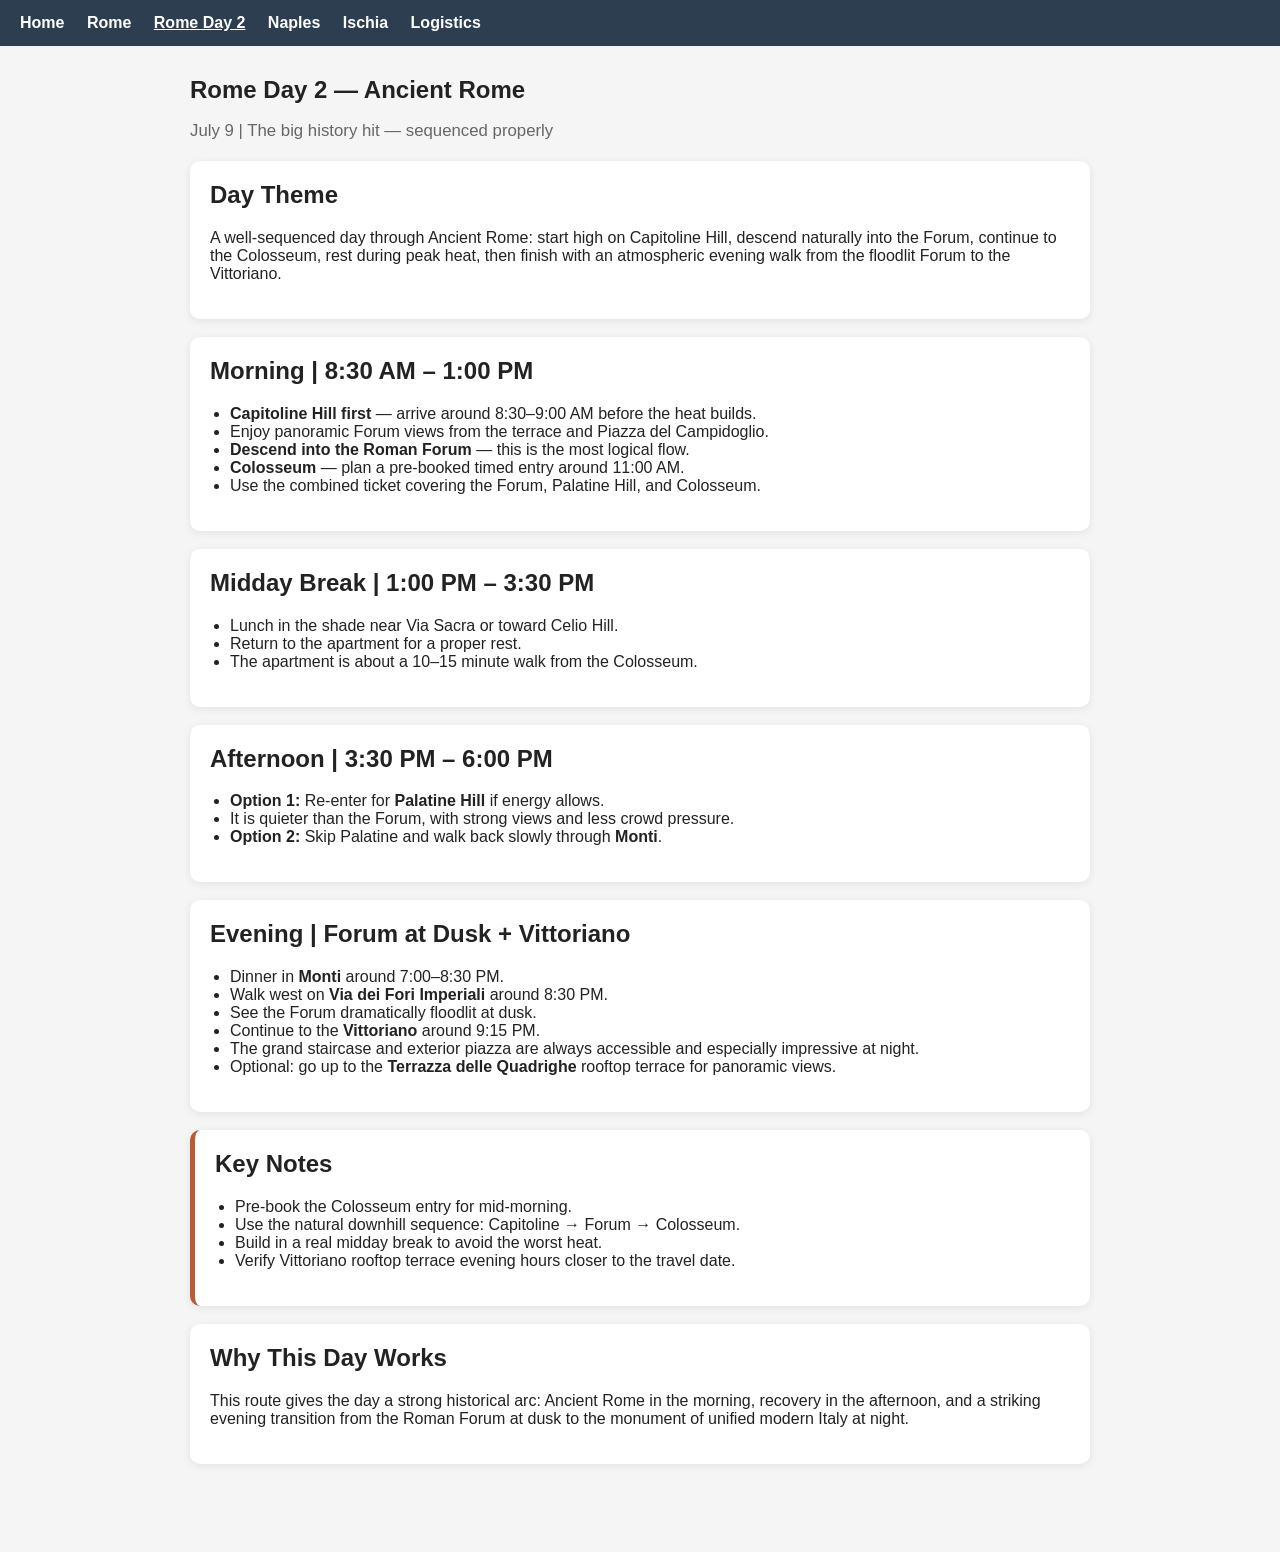
==== rome-day2.html @ ebdc6022 "Add Rome Day2 page and link from homepage" ====
<!DOCTYPE html>
<html lang="en">
<head>
  <meta charset="UTF-8">
  <meta name="viewport" content="width=device-width, initial-scale=1.0">
  <title>Rome Day 2 | Ancient Rome</title>
  <link rel="stylesheet" href="style.css">
</head>
<body>
  <header>
    <nav class="navbar">
      <a href="index.html">Home</a>
      <a href="rome.html">Rome</a>
      <a href="rome-day2.html" class="active">Rome Day 2</a>
      <a href="naples.html">Naples</a>
      <a href="ischia.html">Ischia</a>
      <a href="logistics.html">Logistics</a>
    </nav>
  </header>

  <main class="container">
    <section class="hero">
      <h1>Rome Day 2 — Ancient Rome</h1>
      <p class="subtitle">July 9 | The big history hit — sequenced properly</p>
    </section>

    <section class="card">
      <h2>Day Theme</h2>
      <p>
        A well-sequenced day through Ancient Rome: start high on Capitoline Hill,
        descend naturally into the Forum, continue to the Colosseum, rest during
        peak heat, then finish with an atmospheric evening walk from the floodlit
        Forum to the Vittoriano.
      </p>
    </section>

    <section class="card">
      <h2>Morning | 8:30 AM – 1:00 PM</h2>
      <ul>
        <li><strong>Capitoline Hill first</strong> — arrive around 8:30–9:00 AM before the heat builds.</li>
        <li>Enjoy panoramic Forum views from the terrace and Piazza del Campidoglio.</li>
        <li><strong>Descend into the Roman Forum</strong> — this is the most logical flow.</li>
        <li><strong>Colosseum</strong> — plan a pre-booked timed entry around 11:00 AM.</li>
        <li>Use the combined ticket covering the Forum, Palatine Hill, and Colosseum.</li>
      </ul>
    </section>

    <section class="card">
      <h2>Midday Break | 1:00 PM – 3:30 PM</h2>
      <ul>
        <li>Lunch in the shade near Via Sacra or toward Celio Hill.</li>
        <li>Return to the apartment for a proper rest.</li>
        <li>The apartment is about a 10–15 minute walk from the Colosseum.</li>
      </ul>
    </section>

    <section class="card">
      <h2>Afternoon | 3:30 PM – 6:00 PM</h2>
      <ul>
        <li><strong>Option 1:</strong> Re-enter for <strong>Palatine Hill</strong> if energy allows.</li>
        <li>It is quieter than the Forum, with strong views and less crowd pressure.</li>
        <li><strong>Option 2:</strong> Skip Palatine and walk back slowly through <strong>Monti</strong>.</li>
      </ul>
    </section>

    <section class="card">
      <h2>Evening | Forum at Dusk + Vittoriano</h2>
      <ul>
        <li>Dinner in <strong>Monti</strong> around 7:00–8:30 PM.</li>
        <li>Walk west on <strong>Via dei Fori Imperiali</strong> around 8:30 PM.</li>
        <li>See the Forum dramatically floodlit at dusk.</li>
        <li>Continue to the <strong>Vittoriano</strong> around 9:15 PM.</li>
        <li>The grand staircase and exterior piazza are always accessible and especially impressive at night.</li>
        <li>Optional: go up to the <strong>Terrazza delle Quadrighe</strong> rooftop terrace for panoramic views.</li>
      </ul>
    </section>

    <section class="card note">
      <h2>Key Notes</h2>
      <ul>
        <li>Pre-book the Colosseum entry for mid-morning.</li>
        <li>Use the natural downhill sequence: Capitoline → Forum → Colosseum.</li>
        <li>Build in a real midday break to avoid the worst heat.</li>
        <li>Verify Vittoriano rooftop terrace evening hours closer to the travel date.</li>
      </ul>
    </section>

    <section class="card">
      <h2>Why This Day Works</h2>
      <p>
        This route gives the day a strong historical arc: Ancient Rome in the morning,
        recovery in the afternoon, and a striking evening transition from the Roman
        Forum at dusk to the monument of unified modern Italy at night.
      </p>
    </section>
  </main>
</body>
</html>
---- style.css ----
body {
  font-family: Arial, sans-serif;
  margin: 0;
  background-color: #f5f5f5;
  color: #222;
}

.navbar {
  background-color: #2c3e50;
  padding: 14px 20px;
}

.navbar a {
  color: white;
  text-decoration: none;
  margin-right: 18px;
  font-weight: bold;
}

.navbar a.active {
  text-decoration: underline;
}

.container {
  max-width: 900px;
  margin: 30px auto;
  padding: 0 20px 40px;
}

.hero {
  margin-bottom: 20px;
}

.hero h1 {
  margin-bottom: 8px;
}

.subtitle {
  color: #666;
  font-size: 1.05rem;
}

.card {
  background: white;
  padding: 20px;
  margin-bottom: 18px;
  border-radius: 10px;
  box-shadow: 0 2px 8px rgba(0, 0, 0, 0.08);
}

.card h2 {
  margin-top: 0;
}

.card ul {
  padding-left: 20px;
}

.note {
  border-left: 5px solid #b85c38;
}
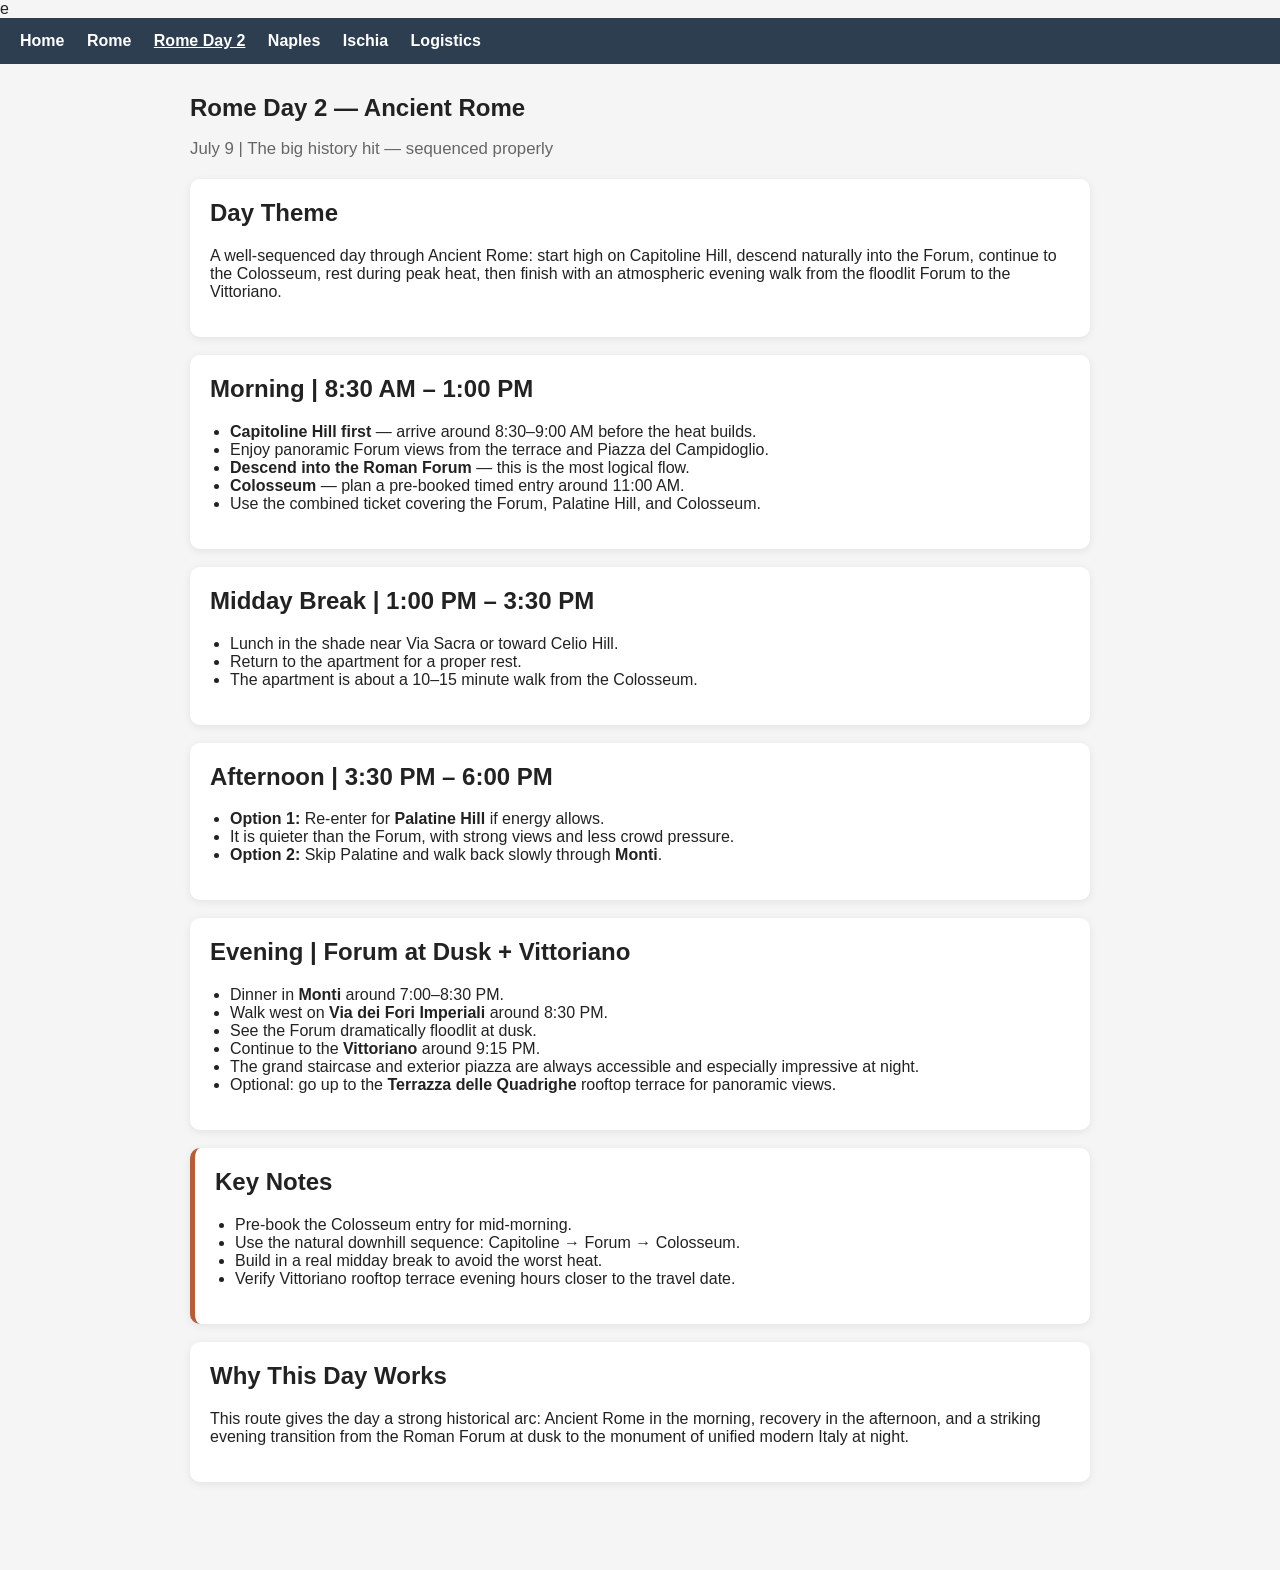
==== commit 80c8bd9b: "update done on April 3, 2026" ====
--- a/rome-day2.html
+++ b/rome-day2.html
@@ -5,7 +5,7 @@
   <meta name="viewport" content="width=device-width, initial-scale=1.0">
   <title>Rome Day 2 | Ancient Rome</title>
   <link rel="stylesheet" href="style.css">
-</head>
+</head>e
 <body>
   <header>
     <nav class="navbar">
--- a/style.css
+++ b/style.css
@@ -31,8 +31,31 @@
   margin-bottom: 20px;
 }
 
+.hero-image {
+  width: 100%;
+  display: block;
+  max-height: 400px;
+  object-fit: cover;
+}
+
+.hero-overlay {
+  display: flex;
+  justify-content: center;
+  align-items: center;
+  padding: 40px 20px;
+}
+
+.hero-content {
+  text-align: center;
+}
+
 .hero h1 {
   margin-bottom: 8px;
+}
+
+.hero-subtitle {
+  color: #666;
+  font-size: 1.05rem;
 }
 
 .subtitle {
